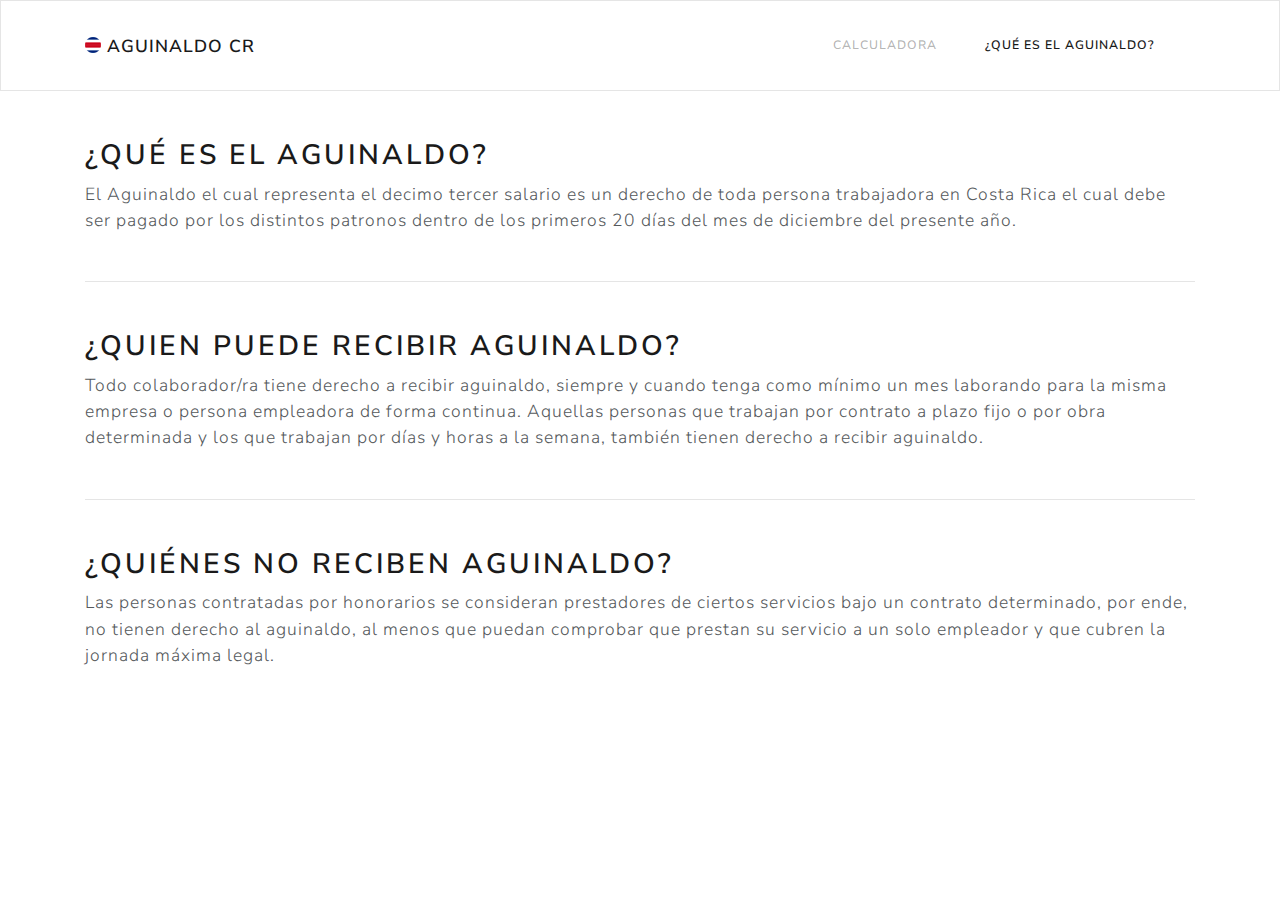
==== about.html @ f0aea0e2 "Created initial functionality for calculator and about (Que es el Aguinaldo?) page" ====
<!DOCTYPE html>
<html lang="en">

<head>
    <meta charset="UTF-8">
    <meta name="viewport" content="width=device-width, initial-scale=1.0">
    <link rel="stylesheet" href="./stylesheet/bootstrap.min.css" crossorigin="anonymous">
    <title>AGUINALDO CR</title>
</head>

<body>
    <nav class="navbar navbar-expand-lg navbar-light bg-light">
        <div class="container">
            <a class="navbar-brand" href="./index.html"><img class="mb-1" src="./costa_rica.png"></img> Aguinaldo CR</a>
            <button class="navbar-toggler" type="button" data-toggle="collapse" data-target="#navbarSupportedContent"
                aria-controls="navbarSupportedContent" aria-expanded="false" aria-label="Toggle navigation">
                <span class="navbar-toggler-icon"></span>
            </button>

            <div class="collapse navbar-collapse" id="navbarSupportedContent">
                <ul class="navbar-nav ml-auto">
                    <li class="nav-item">
                        <a class="nav-link" href="./index.html">Calculadora</a>
                    </li>
                    <li class="nav-item active">
                        <a class="nav-link" href="./about.html">¿Qué es el Aguinaldo?<span
                                class="sr-only">(current)</span></a>
                    </li>
                </ul>
            </div>
        </div>
    </nav>

    <div class="container my-5">
        <section class="my-5">
            <h2>¿Qué es el aguinaldo?</h2>
            <p class="lead">El Aguinaldo el cual representa el decimo tercer salario es un derecho de toda persona
                trabajadora en Costa Rica el cual debe ser pagado por los distintos patronos dentro de los primeros 20
                días del mes de diciembre del presente año.
            </p>
        </section>

        <hr>

        <section class="my-5">
            <h2>¿Quien puede recibir aguinaldo?</h2>
            <p class="lead">Todo colaborador/ra tiene derecho a recibir aguinaldo, siempre y
                cuando tenga como mínimo un mes laborando para la misma empresa o persona empleadora de forma continua.
                Aquellas personas que trabajan por contrato a plazo fijo o por obra determinada y los
                que trabajan por días y horas a la semana, también tienen derecho a recibir aguinaldo.</p>
        </section>

        <hr>

        <section class="my-5">
            <h2>¿Quiénes no reciben aguinaldo?</h2>
            <p class="lead">Las personas contratadas por honorarios se consideran prestadores de ciertos servicios bajo
                un contrato determinado, por ende, no tienen derecho al aguinaldo, al menos que puedan comprobar que
                prestan su servicio a un solo empleador y que cubren la jornada máxima legal.</p>
        </section>
    </div>

    <script src="https://code.jquery.com/jquery-3.5.1.slim.min.js"
        integrity="sha384-DfXdz2htPH0lsSSs5nCTpuj/zy4C+OGpamoFVy38MVBnE+IbbVYUew+OrCXaRkfj"
        crossorigin="anonymous"></script>
    <script src="https://cdn.jsdelivr.net/npm/popper.js@1.16.1/dist/umd/popper.min.js"
        integrity="sha384-9/reFTGAW83EW2RDu2S0VKaIzap3H66lZH81PoYlFhbGU+6BZp6G7niu735Sk7lN"
        crossorigin="anonymous"></script>
    <script src="https://cdn.jsdelivr.net/npm/bootstrap@4.5.3/dist/js/bootstrap.min.js"
        integrity="sha384-w1Q4orYjBQndcko6MimVbzY0tgp4pWB4lZ7lr30WKz0vr/aWKhXdBNmNb5D92v7s"
        crossorigin="anonymous"></script>
    <script src="./javascript/index.js"></script>
</body>

</html>
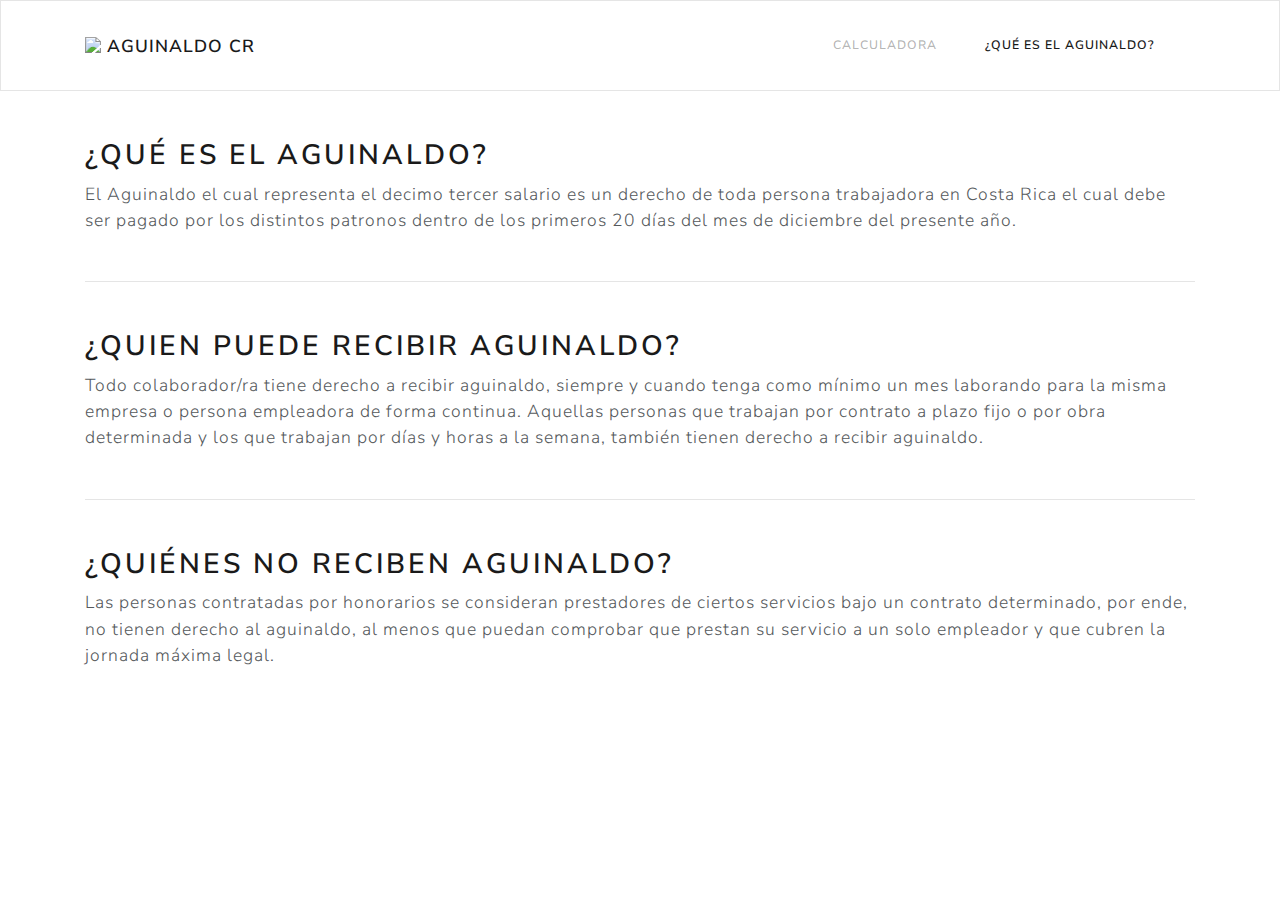
==== commit e0f73e93: "Added new meta data tags to improve site SEO" ====
--- a/about.html
+++ b/about.html
@@ -1,9 +1,29 @@
 <!DOCTYPE html>
-<html lang="en">
+<html lang="en" prefix="og:http://ogp.me/ns#">
 
 <head>
+    <script async src="https://www.googletagmanager.com/gtag/js?id=G-0918DKG7EP"></script>
+    <script>
+        window.dataLayer = window.dataLayer || [];
+        function gtag() { dataLayer.push(arguments); }
+        gtag('js', new Date());
+        gtag('config', 'G-0918DKG7EP');
+    </script>
     <meta charset="UTF-8">
+    <meta name="description" content="¿Qué es el Aguinaldo?">
+    <meta name="robots"
+        content="index,follow,max-video-preview:-1,max-snippet:-1,max-image-preview:large, max-video-preview:-1, max-video-preview:-1">
+    <meta name="googlebot" content="index, follow, max-snippet:-1, max-image-preview:large, max-video-preview:-1" />
+    <meta name="bingbot" content="index, follow, max-snippet:-1, max-image-preview:large, max-video-preview:-1" />
     <meta name="viewport" content="width=device-width, initial-scale=1.0">
+    <meta http-equiv="Content-Type" content="text/html; charset=UTF-8">
+    <meta http-equiv="X-UA-Compatible" content="IE=edge,chrome=1">
+    <meta name="HandheldFriendly" content="True">
+    <meta name="MobileOptimized" content="320">
+    <meta name="author" content="ANDRESROMEROH">
+    <meta name="keywords" content="Costa Rica,cr,aguinaldo,salario,calculdora" />
+    <link rel="shortcut icon" href="/favicon.ico" type="image/x-icon">
+    <link rel="icon" href="/favicon.ico" type="image/x-icon">
     <link rel="stylesheet" href="./stylesheet/bootstrap.min.css" crossorigin="anonymous">
     <title>AGUINALDO CR</title>
 </head>
@@ -11,7 +31,8 @@
 <body>
     <nav class="navbar navbar-expand-lg navbar-light bg-light">
         <div class="container">
-            <a class="navbar-brand" href="./index.html"><img class="mb-1" src="./costa_rica.png"></img> Aguinaldo CR</a>
+            <a class="navbar-brand" href="./index.html"><img class="mb-1" src="./images/costa_rica_i.png"></img>
+                Aguinaldo CR</a>
             <button class="navbar-toggler" type="button" data-toggle="collapse" data-target="#navbarSupportedContent"
                 aria-controls="navbarSupportedContent" aria-expanded="false" aria-label="Toggle navigation">
                 <span class="navbar-toggler-icon"></span>
